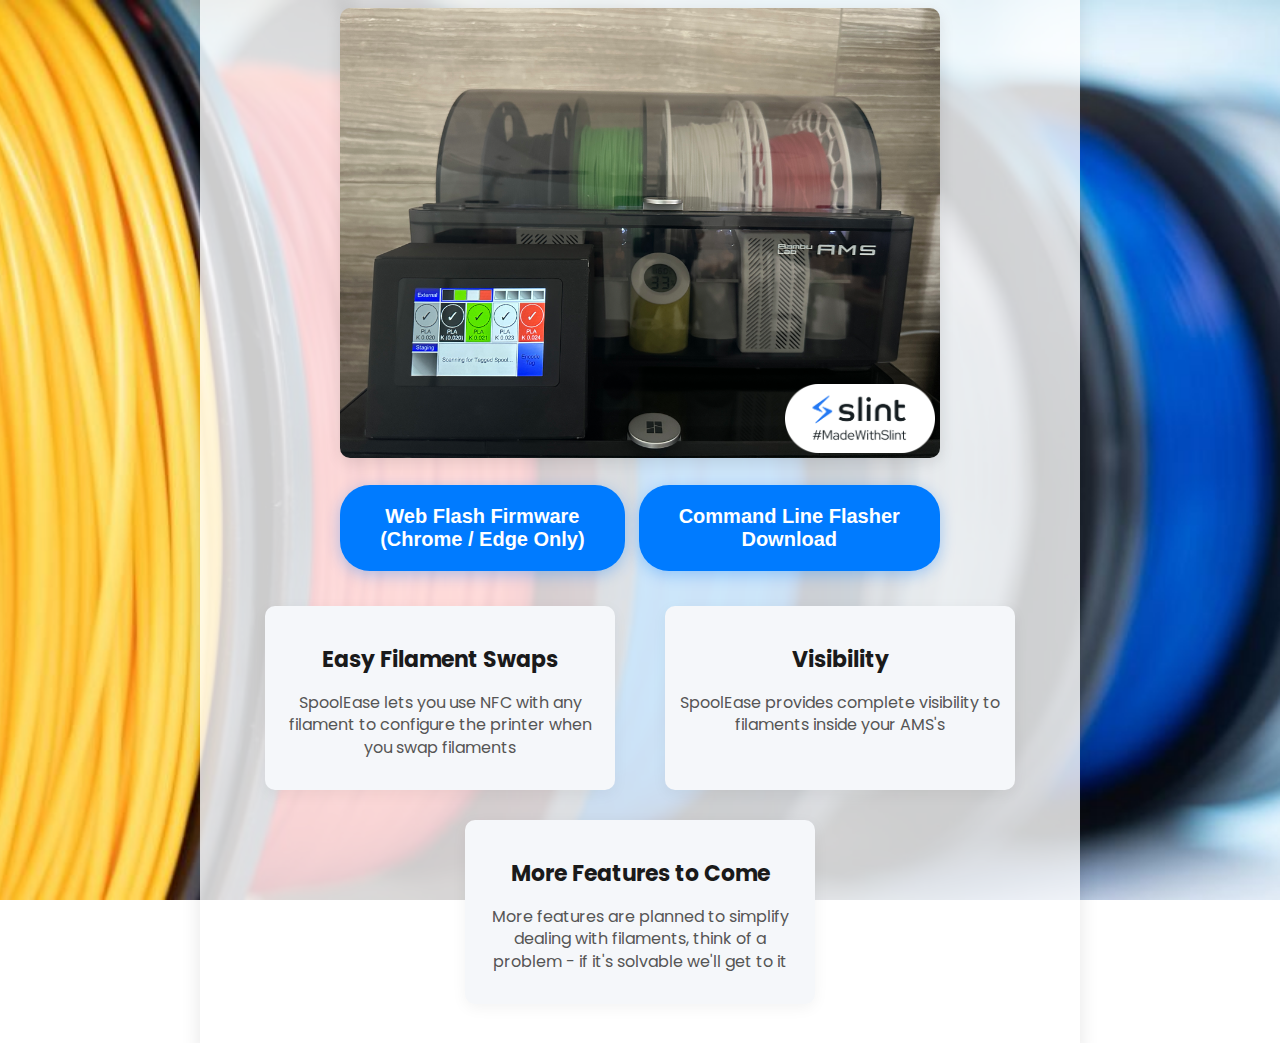
==== docs/index.html @ 932ca43f "added index.html" ====
<!DOCTYPE html>
<html lang="en">
<head>
    <meta charset="UTF-8">
    <meta name="viewport" content="width=device-width, initial-scale=1.0">
    <title>Redirecting...</title>
    <meta http-equiv="refresh" content="0;url=flash.html">
</head>
<body>
    <p>If you are not automatically redirected, <a href="flash.html">click here</a>.</p>
</body>
</html>
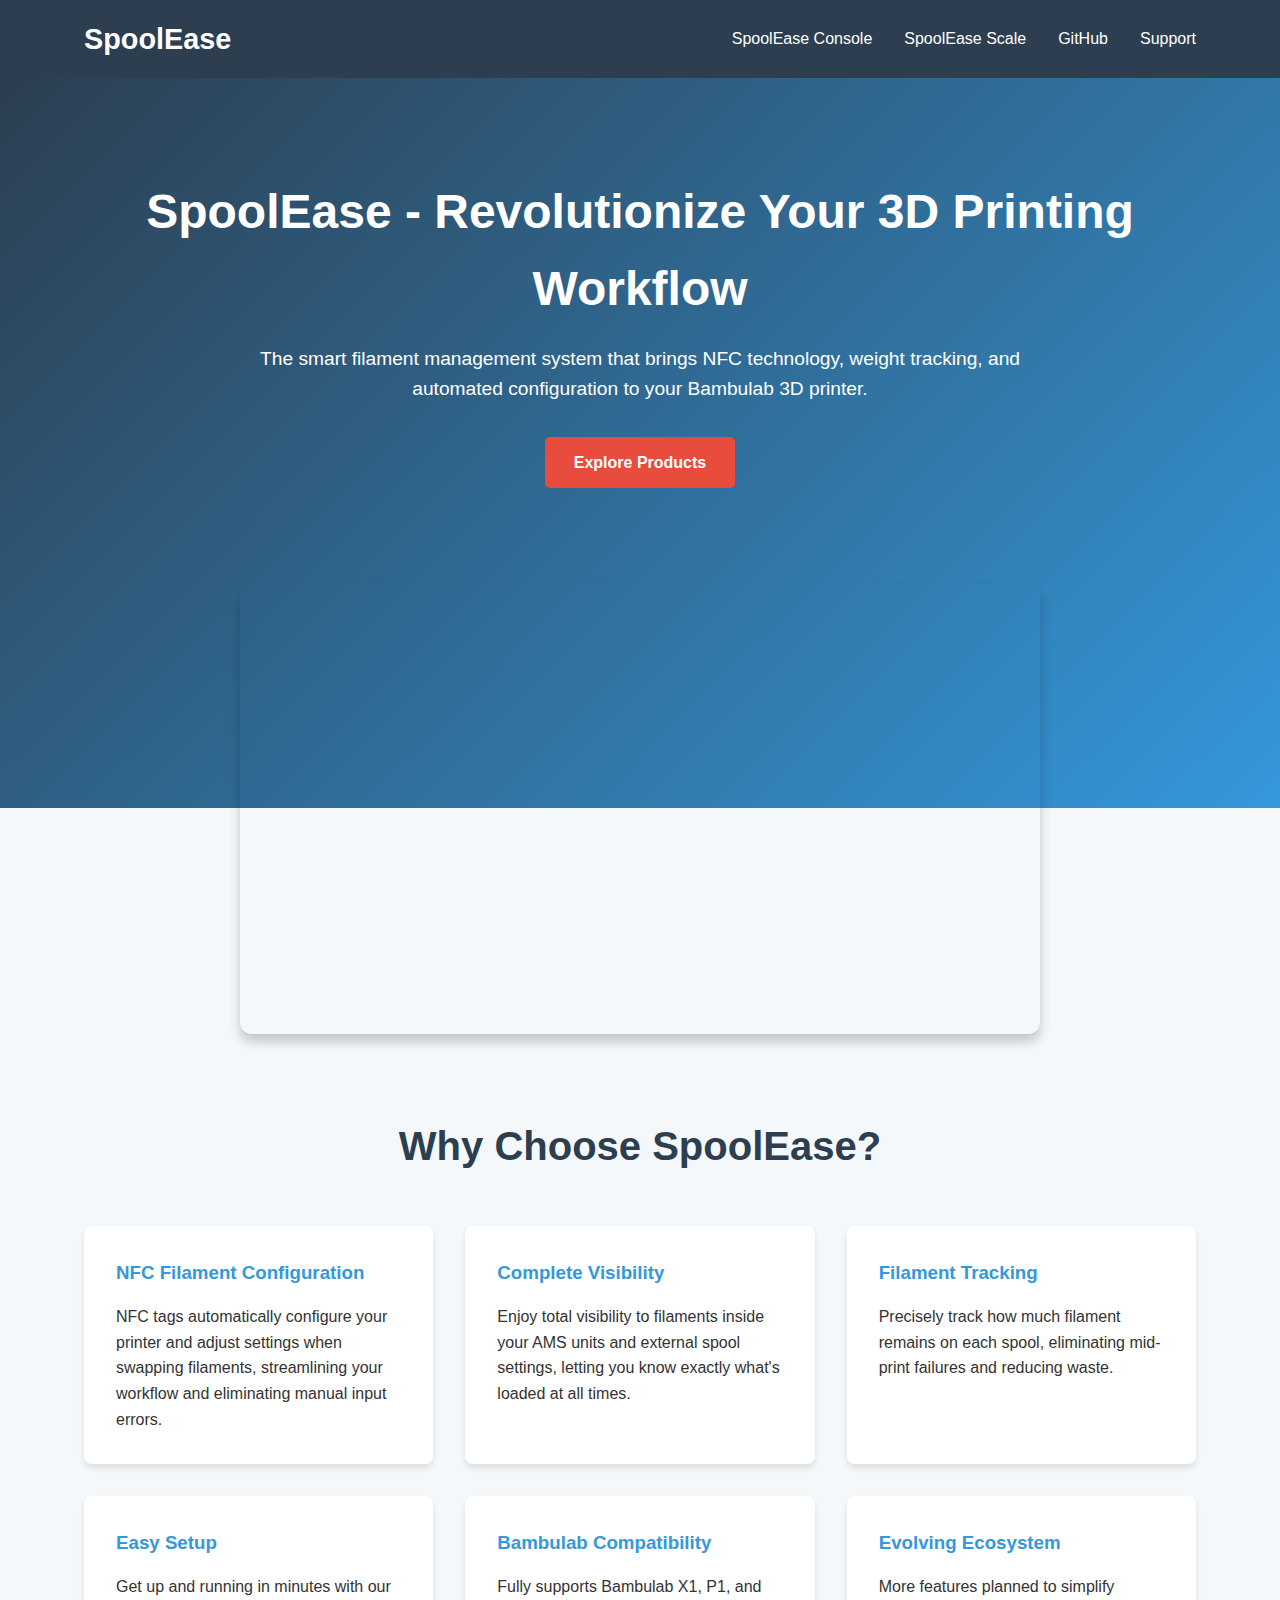
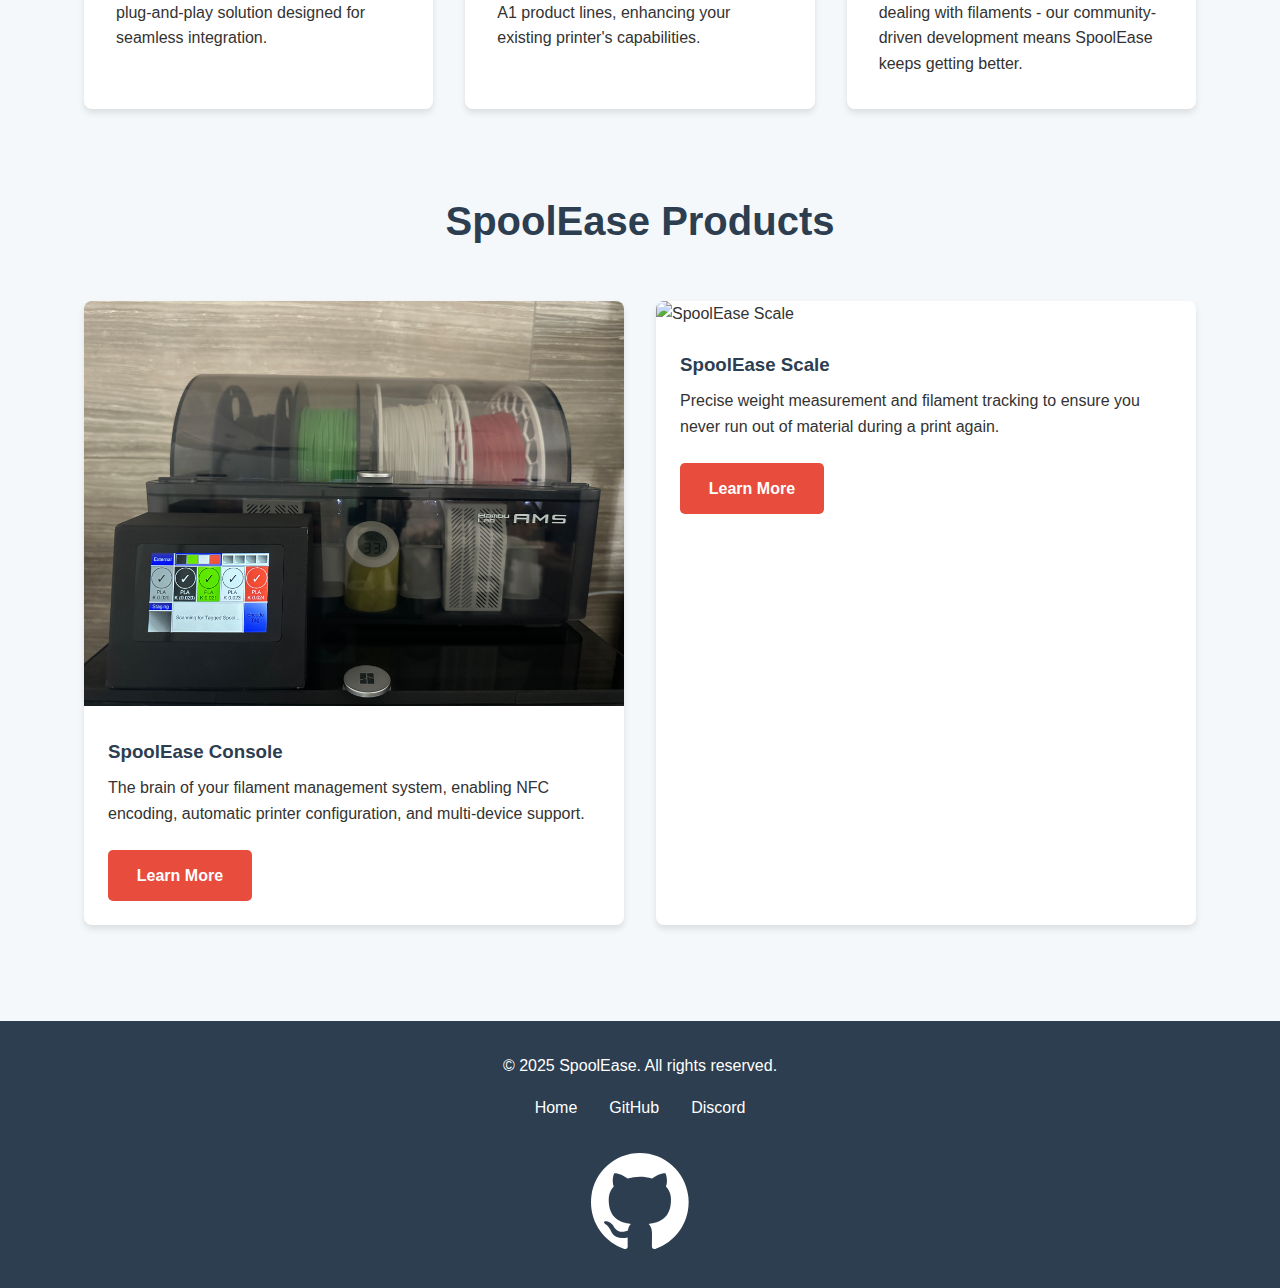
==== commit fec979e2: "move docs2 do docs" ====
--- a/docs/index.html
+++ b/docs/index.html
@@ -3,10 +3,400 @@
 <head>
     <meta charset="UTF-8">
     <meta name="viewport" content="width=device-width, initial-scale=1.0">
-    <title>Redirecting...</title>
-    <meta http-equiv="refresh" content="0;url=flash.html">
+    <title>SpoolEase - Simplify Your 3D Printing Experience</title>
+    <style>
+        :root {
+            --primary-color: #3498db;
+            --secondary-color: #2c3e50;
+            --accent-color: #e74c3c;
+            --light-bg: #f5f8fa;
+            --dark-text: #333;
+            --light-text: #fff;
+        }
+        
+        * {
+            margin: 0;
+            padding: 0;
+            box-sizing: border-box;
+            font-family: 'Segoe UI', Tahoma, Geneva, Verdana, sans-serif;
+        }
+        
+        body {
+            background-color: var(--light-bg);
+            color: var(--dark-text);
+            line-height: 1.6;
+        }
+        
+        header {
+            background-color: var(--secondary-color);
+            color: var(--light-text);
+            padding: 1rem 0;
+            position: sticky;
+            top: 0;
+            z-index: 100;
+        }
+        
+        .container {
+            width: 90%;
+            max-width: 1200px;
+            margin: 0 auto;
+            padding: 0 20px;
+        }
+        
+        nav {
+            display: flex;
+            justify-content: space-between;
+            align-items: center;
+        }
+        
+        .logo {
+            font-size: 1.8rem;
+            font-weight: 700;
+            color: var(--light-text);
+            text-decoration: none;
+        }
+        
+        .nav-links {
+            display: flex;
+            list-style: none;
+        }
+        
+        .nav-links li {
+            margin-left: 2rem;
+        }
+        
+        .nav-links a {
+            color: var(--light-text);
+            text-decoration: none;
+            font-weight: 500;
+            transition: all 0.3s ease;
+        }
+        
+        .nav-links a:hover {
+            color: var(--primary-color);
+        }
+        
+        .hero {
+            background: linear-gradient(135deg, var(--secondary-color), var(--primary-color));
+            color: var(--light-text);
+            padding: 6rem 0;
+            text-align: center;
+            padding-bottom: 20rem;
+        }
+        
+        .hero h1 {
+            font-size: 3rem;
+            margin-bottom: 1rem;
+        }
+        
+        .hero p {
+            font-size: 1.2rem;
+            max-width: 800px;
+            margin: 0 auto 2rem;
+        }
+
+        .video-wrapper {
+          border-radius: 12px;
+          width: 80%;
+          margin: 0 auto;
+          margin-top: -14rem;
+          max-width: 800px;
+        }
+
+        .video {
+          box-shadow: 0 8px 12px rgba(0, 0, 0, 0.2);
+          border-radius: 12px;
+          overflow: hidden;
+          position: relative;
+          width: 100%;
+          padding-top: 56.25%; /* 16:9 aspect ratio */
+        }
+
+        .video iframe {
+          position: absolute;
+          top: 0;
+          left: 0;
+          width: 100%;
+          height: 100%;
+          border: 0;
+        }
+        
+        .btn {
+            display: inline-block;
+            background-color: var(--accent-color);
+            color: var(--light-text);
+            padding: 0.8rem 1.8rem;
+            text-decoration: none;
+            border-radius: 5px;
+            font-weight: 600;
+            transition: all 0.3s ease;
+        }
+        
+        .btn:hover {
+            background-color: #c0392b;
+            transform: translateY(-2px);
+        }
+        
+        .features {
+            padding: 5rem 0;
+        }
+        
+        .features h2 {
+            text-align: center;
+            margin-bottom: 3rem;
+            font-size: 2.5rem;
+            color: var(--secondary-color);
+        }
+        
+        .features-grid {
+            display: grid;
+            grid-template-columns: repeat(auto-fit, minmax(300px, 1fr));
+            gap: 2rem;
+        }
+        
+        .feature-card {
+            background-color: white;
+            border-radius: 8px;
+            padding: 2rem;
+            box-shadow: 0 4px 6px rgba(0, 0, 0, 0.1);
+            transition: transform 0.3s ease;
+        }
+        
+        .feature-card:hover {
+            transform: translateY(-5px);
+        }
+        
+        .feature-card h3 {
+            color: var(--primary-color);
+            margin-bottom: 1rem;
+        }
+        
+        .products {
+            padding: 0rem 0;
+            padding-bottom: 6rem;
+            background-color: var(--light-bg);
+        }
+        
+        .products h2 {
+            text-align: center;
+            margin-bottom: 3rem;
+            font-size: 2.5rem;
+            color: var(--secondary-color);
+        }
+        
+        .product-cards {
+            display: grid;
+            grid-template-columns: repeat(auto-fit, minmax(350px, 1fr));
+            gap: 2rem;
+        }
+        
+        .product-card {
+            background-color: white;
+            border-radius: 8px;
+            overflow: hidden;
+            box-shadow: 0 4px 6px rgba(0, 0, 0, 0.1);
+            transition: transform 0.3s ease;
+        }
+        
+        .product-card:hover {
+            transform: translateY(-5px);
+        }
+
+        .product-img {
+        }
+
+        .product-img img {
+          width: 100%;
+          height: auto;
+        }       
+        
+        .product-info {
+            padding: 1.5rem;
+        }
+        
+        .product-info h3 {
+            color: var(--secondary-color);
+            margin-bottom: 0.5rem;
+        }
+        
+        .product-info p {
+            margin-bottom: 1.5rem;
+        }
+        
+        footer {
+            background-color: var(--secondary-color);
+            color: var(--light-text);
+            padding: 2rem 0;
+            text-align: center;
+        }
+        
+        .footer-links {
+            display: flex;
+            justify-content: center;
+            list-style: none;
+            margin: 1rem 0;
+        }
+        
+        .footer-links li {
+            margin: 0 1rem;
+        }
+        
+        .footer-links a {
+            color: var(--light-text);
+            text-decoration: none;
+        }
+        
+        .footer-links a:hover {
+            color: var(--primary-color);
+        }
+        
+        .github-link {
+            display: inline-block;
+            margin-top: 1rem;
+        }
+        
+        .github-link img {
+            width: 32px;
+            height: 32px;
+            transition: transform 0.3s ease;
+        }
+        
+        .github-link:hover img {
+            transform: scale(1.1);
+        }
+        
+        @media (max-width: 768px) {
+            .hero h1 {
+                font-size: 2.2rem;
+            }
+            
+            .nav-links {
+                display: none;
+            }
+        }
+    </style>
 </head>
 <body>
-    <p>If you are not automatically redirected, <a href="flash.html">click here</a>.</p>
+    <header>
+        <div class="container">
+            <nav>
+                
+                <a href="index.html" class="logo">SpoolEase</a>
+                <ul class="nav-links">
+                    <li><a href="console.html">SpoolEase Console</a></li>
+                    <li><a href="scale.html">SpoolEase Scale</a></li>
+                    <li><a href="https://github.com/yourusername/spoolease" target="_blank">GitHub</a></li>
+                    <li><a href="https://external-support-site.com" target="_blank">Support</a></li>
+                </ul>
+            </nav>
+        </div>
+    </header>
+
+    <section class="hero">
+        <div class="container">
+            <h1>SpoolEase - Revolutionize Your 3D Printing Workflow</h1>
+            <p>The smart filament management system that brings NFC technology, weight tracking, and automated configuration to your Bambulab 3D printer.</p>
+            <a href="#products" class="btn">Explore Products</a>
+        </div>
+    </section>
+
+    <div class="video-wrapper">
+      <div class="video">
+        <iframe
+          src="https://www.youtube.com/embed/WKIBzVbrhOg?autoplay=1&mute=1&loop=1&playlist=WKIBzVbrhOg"
+          allowfullscreen
+        ></iframe>
+      </div>
+    </div>
+
+    <section class="features">
+        <div class="container">
+            <h2>Why Choose SpoolEase?</h2>
+            <div class="features-grid">
+                <div class="feature-card">
+                    <h3>NFC Filament Configuration</h3>
+                    <p>NFC tags automatically configure your printer and adjust settings when swapping filaments, streamlining your workflow and eliminating manual input errors.</p>
+                </div>
+                <div class="feature-card">
+                    <h3>Complete Visibility</h3>
+                    <p>Enjoy total visibility to filaments inside your AMS units and external spool settings, letting you know exactly what's loaded at all times.</p>
+                </div>
+                <div class="feature-card">
+                    <h3>Filament Tracking</h3>
+                    <p>Precisely track how much filament remains on each spool, eliminating mid-print failures and reducing waste.</p>
+                </div>
+                <div class="feature-card">
+                    <h3>Easy Setup</h3>
+                    <p>Get up and running in minutes with our plug-and-play solution designed for seamless integration.</p>
+                </div>
+                <div class="feature-card">
+                    <h3>Bambulab Compatibility</h3>
+                    <p>Fully supports Bambulab X1, P1, and A1 product lines, enhancing your existing printer's capabilities.</p>
+                </div>
+                <div class="feature-card">
+                    <h3>Evolving Ecosystem</h3>
+                    <p>More features planned to simplify dealing with filaments - our community-driven development means SpoolEase keeps getting better.</p>
+                </div>
+            </div>
+        </div>
+    </section>
+
+    <section class="products" id="products">
+        <div class="container">
+            <h2>SpoolEase Products</h2>
+            <div class="product-cards">
+                <div class="product-card">
+                    <div class="product-img">
+                      <img src="assets/SpoolEaseConsole.jpg" alt="SpoolEase Console" />
+
+                    </div>
+                    <div class="product-info">
+                        <h3>SpoolEase Console</h3>
+                        <p>The brain of your filament management system, enabling NFC encoding, automatic printer configuration, and multi-device support.</p>
+                        <a href="console.html" class="btn">Learn More</a>
+                    </div>
+                </div>
+                <div class="product-card">
+                    <div class="product-img">
+                      <img src="assets/SpoolEaseScale.jpg" alt="SpoolEase Scale" />
+                    </div>
+                    <div class="product-info">
+                        <h3>SpoolEase Scale</h3>
+                        <p>Precise weight measurement and filament tracking to ensure you never run out of material during a print again.</p>
+                        <a href="scale.html" class="btn">Learn More</a>
+                    </div>
+                </div>
+            </div>
+        </div>
+    </section>
+
+    <footer>
+      <div class="container">
+        <p>&copy; 2025 SpoolEase. All rights reserved.</p>
+        <ul class="footer-links">
+          <li><a href="index.html">Home</a></li>
+          <li><a href="https://github.com/yanshay/spoolease" target="_blank">GitHub</a></li>
+          <li>
+            <a href="https://discord.gg/6brKUCERcQ" target="_blank"
+              >Discord</a
+            >
+          </li>
+        </ul>
+        <a
+          href="https://github.com/yanshay/spoolease"
+          class="github-link"
+          target="_blank"
+        >
+          <svg width="98" height="96" xmlns="http://www.w3.org/2000/svg">
+            <path
+              fill-rule="evenodd"
+              clip-rule="evenodd"
+              d="M48.854 0C21.839 0 0 22 0 49.217c0 21.756 13.993 40.172 33.405 46.69 2.427.49 3.316-1.059 3.316-2.362 0-1.141-.08-5.052-.08-9.127-13.59 2.934-16.42-5.867-16.42-5.867-2.184-5.704-5.42-7.17-5.42-7.17-4.448-3.015.324-3.015.324-3.015 4.934.326 7.523 5.052 7.523 5.052 4.367 7.496 11.404 5.378 14.235 4.074.404-3.178 1.699-5.378 3.074-6.6-10.839-1.141-22.243-5.378-22.243-24.283 0-5.378 1.94-9.778 5.014-13.2-.485-1.222-2.184-6.275.486-13.038 0 0 4.125-1.304 13.426 5.052a46.97 46.97 0 0 1 12.214-1.63c4.125 0 8.33.571 12.213 1.63 9.302-6.356 13.427-5.052 13.427-5.052 2.67 6.763.97 11.816.485 13.038 3.155 3.422 5.015 7.822 5.015 13.2 0 18.905-11.404 23.06-22.324 24.283 1.78 1.548 3.316 4.481 3.316 9.126 0 6.6-.08 11.897-.08 13.526 0 1.304.89 2.853 3.316 2.364 19.412-6.52 33.405-24.935 33.405-46.691C97.707 22 75.788 0 48.854 0z"
+              fill="#fff"
+            />
+          </svg>
+        </a>
+      </div>
+    </footer>
 </body>
 </html>
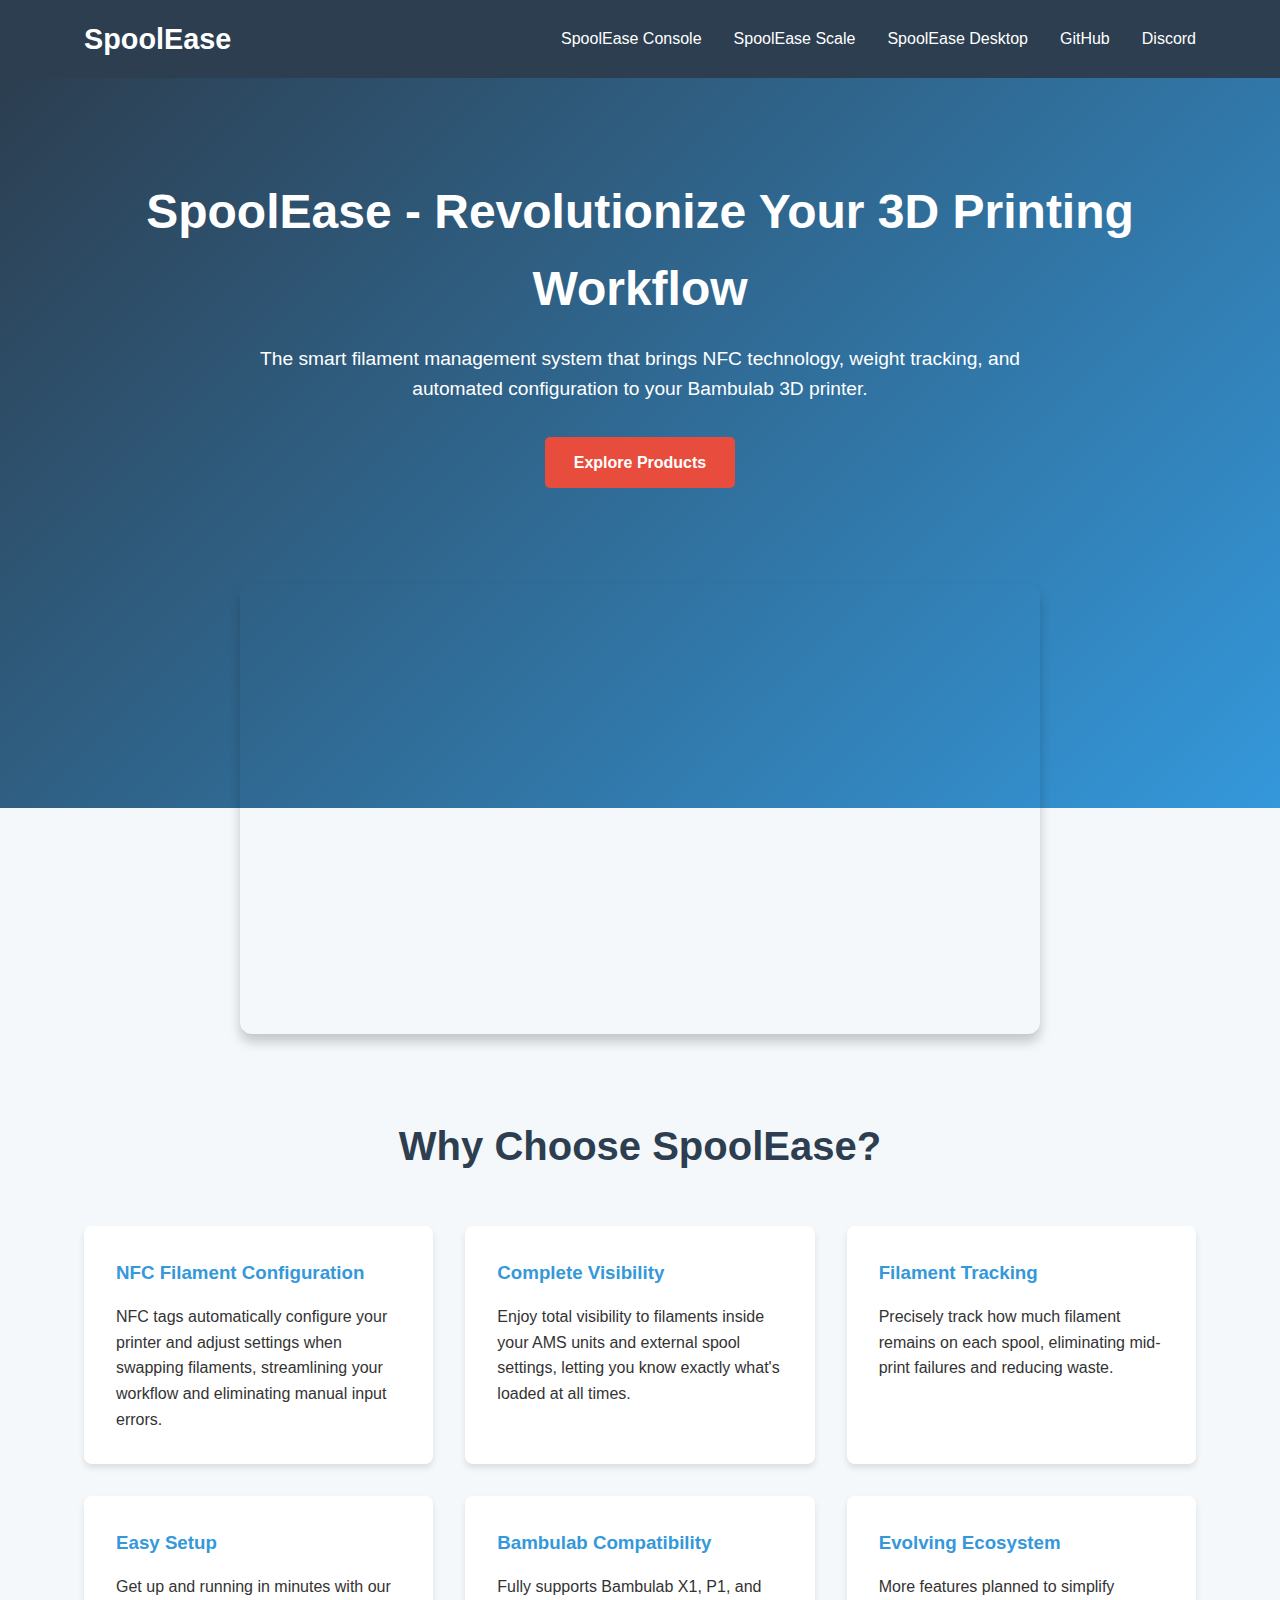
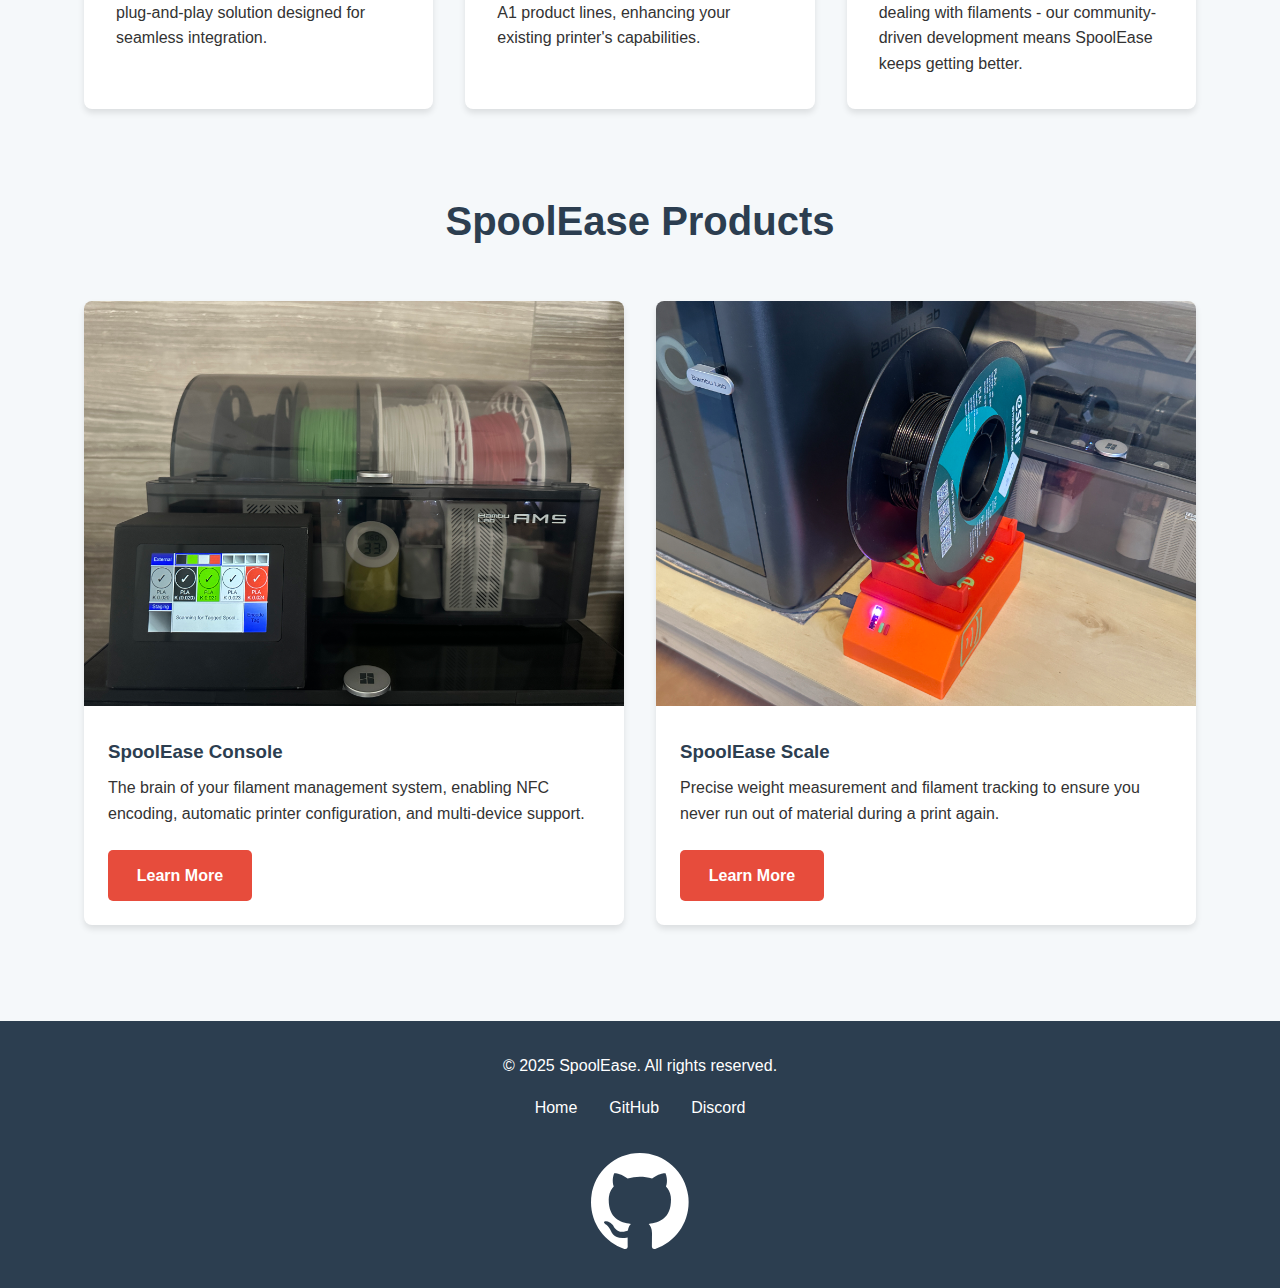
==== commit 6657ee16: "fix header in index.html and add there link to desktop" ====
--- a/docs/index.html
+++ b/docs/index.html
@@ -278,18 +278,32 @@
 </head>
 <body>
     <header>
-        <div class="container">
-            <nav>
-                
-                <a href="index.html" class="logo">SpoolEase</a>
-                <ul class="nav-links">
-                    <li><a href="console.html">SpoolEase Console</a></li>
-                    <li><a href="scale.html">SpoolEase Scale</a></li>
-                    <li><a href="https://github.com/yourusername/spoolease" target="_blank">GitHub</a></li>
-                    <li><a href="https://external-support-site.com" target="_blank">Support</a></li>
-                </ul>
-            </nav>
-        </div>
+      <div class="container">
+        <nav>
+          <a href="index.html" class="logo">SpoolEase</a>
+          <ul class="nav-links">
+            <li><a href="console.html">SpoolEase Console</a></li>
+            <li><a href="scale.html">SpoolEase Scale</a></li>
+            <li>
+              <a
+                target="_blank"
+                href="https://github.com/yanshay/SpoolEase/releases/tag/SpoolEase-Desktop-r0.1.0"
+                >SpoolEase Desktop</a
+              >
+            </li>
+            <li>
+              <a href="https://github.com/yanshay/spoolease" target="_blank"
+                >GitHub</a
+              >
+            </li>
+            <li>
+              <a href="https://discord.gg/6brKUCERcQ" target="_blank"
+                >Discord</a
+              >
+            </li>
+          </ul>
+        </nav>
+      </div>
     </header>
 
     <section class="hero">
